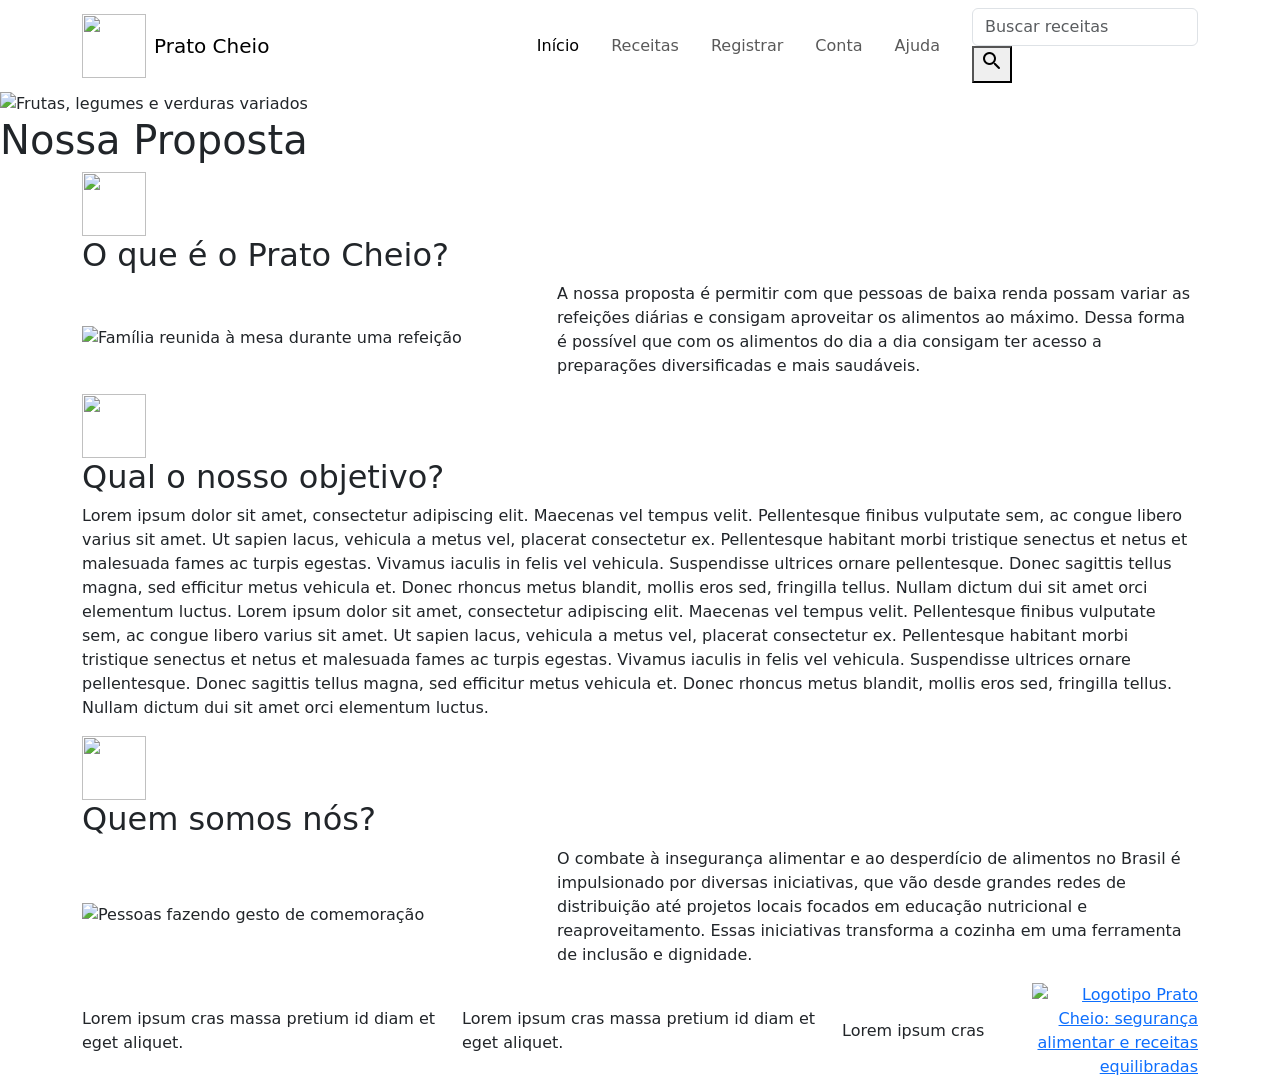
==== index.html @ 25a2b084 "Upload de arquivos da página de propostas" ====
<!DOCTYPE html>
<html>
    <head>
        <meta charset="UTF-8">
        <meta name="viewport" content="width=devicee-width, initial-scale=1">
        <title>Prato Cheio - Nossas Propostas</title>
        <link rel="icon" href="./images/v123_76" type="image/png">
        <!-- Bootstrap 5 -->
         <link href="https://cdn.jsdelivr.net/npm/bootstrap@5.3.3/dist/css/bootstrap.min.css" rel="stylesheet">
         <!-- Estilos do projeto -->
          <link href="https://fonts.googleapis.com/css?family=Mada&display=swap" rel="stylesheet">
          <link href="https://fonts.googleapis.com/css?family=Londrina+Solid&display=swap" rel="stylesheet">
          <link href="https://fonts.googleapis.com/css?family=Encode+Sans+Expanded&display=swap" rel="stylesheet">
          <link href="https://fonts.googleapis.com/css?family=Lilita+One&display=swap" rel="stylesheet">
          <link href="https://fonts.googleapis.com/css?family=Material+Icons+Round&display=swap" rel="stylesheet">
         <!-- Estilos do projeto (carregado depois do Bootstrap para poder ajustar as cores e fontes) -->
        <link href="./css/main.css" rel="stylesheet" />
    </head>
    <body>
        <!-- ====================== MENU =========================== -->
        <header>
    <nav class="navbar navbar-expand-xl pc-navbar">
      <div class="container">

        <a class="navbar-brand d-flex align-items-center gap-2" href="./index.html">
          <img src="./images/v123_76.png" alt="" width="64" height="64">
          <span class="pc-brand-text">Prato Cheio</span>
        </a>

        <button class="navbar-toggler" type="button" data-bs-toggle="collapse"
                data-bs-target="#menuPrincipal" aria-controls="menuPrincipal"
                aria-expanded="false" aria-label="Abrir menu">
          <span class="navbar-toggler-icon"></span>
        </button>

        <div class="collapse navbar-collapse" id="menuPrincipal">
          <ul class="navbar-nav ms-xl-auto me-xl-4 mb-3 mb-xl-0 gap-xl-3">
            <li class="nav-item">
              <a class="nav-link active" aria-current="page" href="../index.html">Início</a>
            </li>

            <!-- Receitas com submenu -->
            <li class="nav-item dropdown">
              <a class="nav-link" href="../tempo_preparo/tempo_de_preparo.html">Receitas</a>
            </li>

            <li class="nav-item"><a class="nav-link" href="registrar.html">Registrar</a></li>
            <li class="nav-item"><a class="nav-link" href="conta.html">Conta</a></li>
            <li class="nav-item"><a class="nav-link" href="ajuda.html">Ajuda</a></li>
          </ul>

          <!-- Busca: envia o termo para a tela de receitas (receitas.html?busca=...) -->
          <form class="pc-search" role="search" action="receitas.html" method="get">
            <input class="form-control" type="search" name="busca"
                   placeholder="Buscar receitas" aria-label="Buscar receitas">
            <button class="pc-search-btn" type="submit" aria-label="Buscar">
              <span class="material-icons-round" aria-hidden="true">search</span>
            </button>
          </form>
        </div>

      </div>
    </nav>
<main>

    <!-- ===================== BANNER ===================== -->
    <section class="pc-hero" aria-label="Banner">
      <img src="./images/v123_47.png" alt="Frutas, legumes e verduras variados" class="pc-hero-img">
      <h1 class="pc-hero-title">Nossa Proposta</h1>
    </section>

    <div class="container pc-sections">

      <!-- ===================== O QUE É O PRATO CHEIO? ===================== -->
      <section class="pc-section" aria-labelledby="titulo-proposta">
        <div class="pc-section-head">
          <img src="./images/v123_76.png" alt="" width="64" height="64">
          <h2 id="titulo-proposta">O que é o Prato Cheio?</h2>
        </div>

        <article class="pc-card">
          <div class="row g-4 align-items-center">
            <div class="col-md-5">
              <img src="./images/v123_76.png" alt="Família reunida à mesa durante uma refeição"
                   class="pc-card-img" loading="lazy">
            </div>
            <div class="col-md-7">
              <p class="pc-card-text">A nossa proposta é permitir com que pessoas de baixa renda possam variar as refeições diárias e consigam aproveitar os alimentos ao máximo. Dessa forma é possível que com os alimentos do dia a dia consigam ter acesso a preparações diversificadas e mais saudáveis.</p>
            </div>
          </div>
        </article>
      </section>

      <!-- ===================== Qual o nosso objetivo? ===================== -->
      <section class="pc-section" aria-labelledby="titulo-receitas">
        <div class="pc-section-head">
          <img src="./images/v123_83.png" alt="" width="64" height="64">
          <h2 id="titulo-receitas">Qual o nosso objetivo?</h2>
        </div>

        <article class="pc-card">
          <div class="row g-4 align-items-center">
            
            <div class="col-md-19">
              <p class="pc-card-text">Lorem ipsum dolor sit amet, consectetur adipiscing elit. Maecenas vel tempus velit. Pellentesque finibus vulputate sem, ac congue libero varius sit amet. Ut sapien lacus, vehicula a metus vel, placerat consectetur ex. Pellentesque habitant morbi tristique senectus et netus et malesuada fames ac turpis egestas. Vivamus iaculis in felis vel vehicula. Suspendisse ultrices ornare pellentesque. Donec sagittis tellus magna, sed efficitur metus vehicula et. Donec rhoncus metus blandit, mollis eros sed, fringilla tellus. Nullam dictum dui sit amet orci elementum luctus. Lorem ipsum dolor sit amet, consectetur adipiscing elit. Maecenas vel tempus velit. Pellentesque finibus vulputate sem, ac congue libero varius sit amet. Ut sapien lacus, vehicula a metus vel, placerat consectetur ex. Pellentesque habitant morbi tristique senectus et netus et malesuada fames ac turpis egestas. Vivamus iaculis in felis vel vehicula. Suspendisse ultrices ornare pellentesque. Donec sagittis tellus magna, sed efficitur metus vehicula et. Donec rhoncus metus blandit, mollis eros sed, fringilla tellus. Nullam dictum dui sit amet orci elementum luctus.</p>
             
            </div>
          </div>
        </article>
      </section>

      <!-- ===================== Quem somos nós? ===================== -->
      <section class="pc-section" aria-labelledby="titulo-social">
        <div class="pc-section-head">
          <img src="./images/v177_898.png" alt="" width="64" height="64">
          <h2 id="titulo-social">Quem somos nós?</h2>
        </div>

        <article class="pc-card">
          <div class="row g-4 align-items-center">
            <div class="col-md-5">
              <img src="./images/v184_2.png" alt="Pessoas fazendo gesto de comemoração"
                   class="pc-card-img" loading="lazy">
            </div>
            <div class="col-md-7">
              <p class="pc-card-text">O combate à insegurança alimentar e ao desperdício de alimentos no Brasil é impulsionado por diversas iniciativas, que vão desde grandes redes de distribuição até projetos locais focados em educação nutricional e reaproveitamento. Essas iniciativas transforma a cozinha em uma ferramenta de inclusão e dignidade.</p>
              
            </div>
          </div>
        </article>
      </section>

    </div>
  </main>

  <!-- ===================== RODAPÉ ===================== -->
  <footer class="pc-footer">
    <div class="container">
      <div class="row g-4 align-items-center">
        <div class="col-md-4">
          <p class="mb-0">Lorem ipsum cras massa pretium id diam et eget aliquet.</p>
        </div>
        <div class="col-md-4">
          <p class="mb-0">Lorem ipsum cras massa pretium id diam et eget aliquet.</p>
        </div>
        <div class="col-6 col-md-2">
          <p class="mb-0">Lorem ipsum cras</p>
        </div>
        <div class="col-6 col-md-2 text-end">
          <a href="../index.html" aria-label="Prato Cheio - voltar ao início">
            <img src="./images/v123_65.png" alt="Logotipo Prato Cheio: segurança alimentar e receitas equilibradas"
                 class="pc-footer-logo" loading="lazy">
          </a>
        </div>
      </div>
    </div>
  </footer>

  <script src="https://cdn.jsdelivr.net/npm/bootstrap@5.3.3/dist/js/bootstrap.bundle.min.js"></script>
</body>
</html>
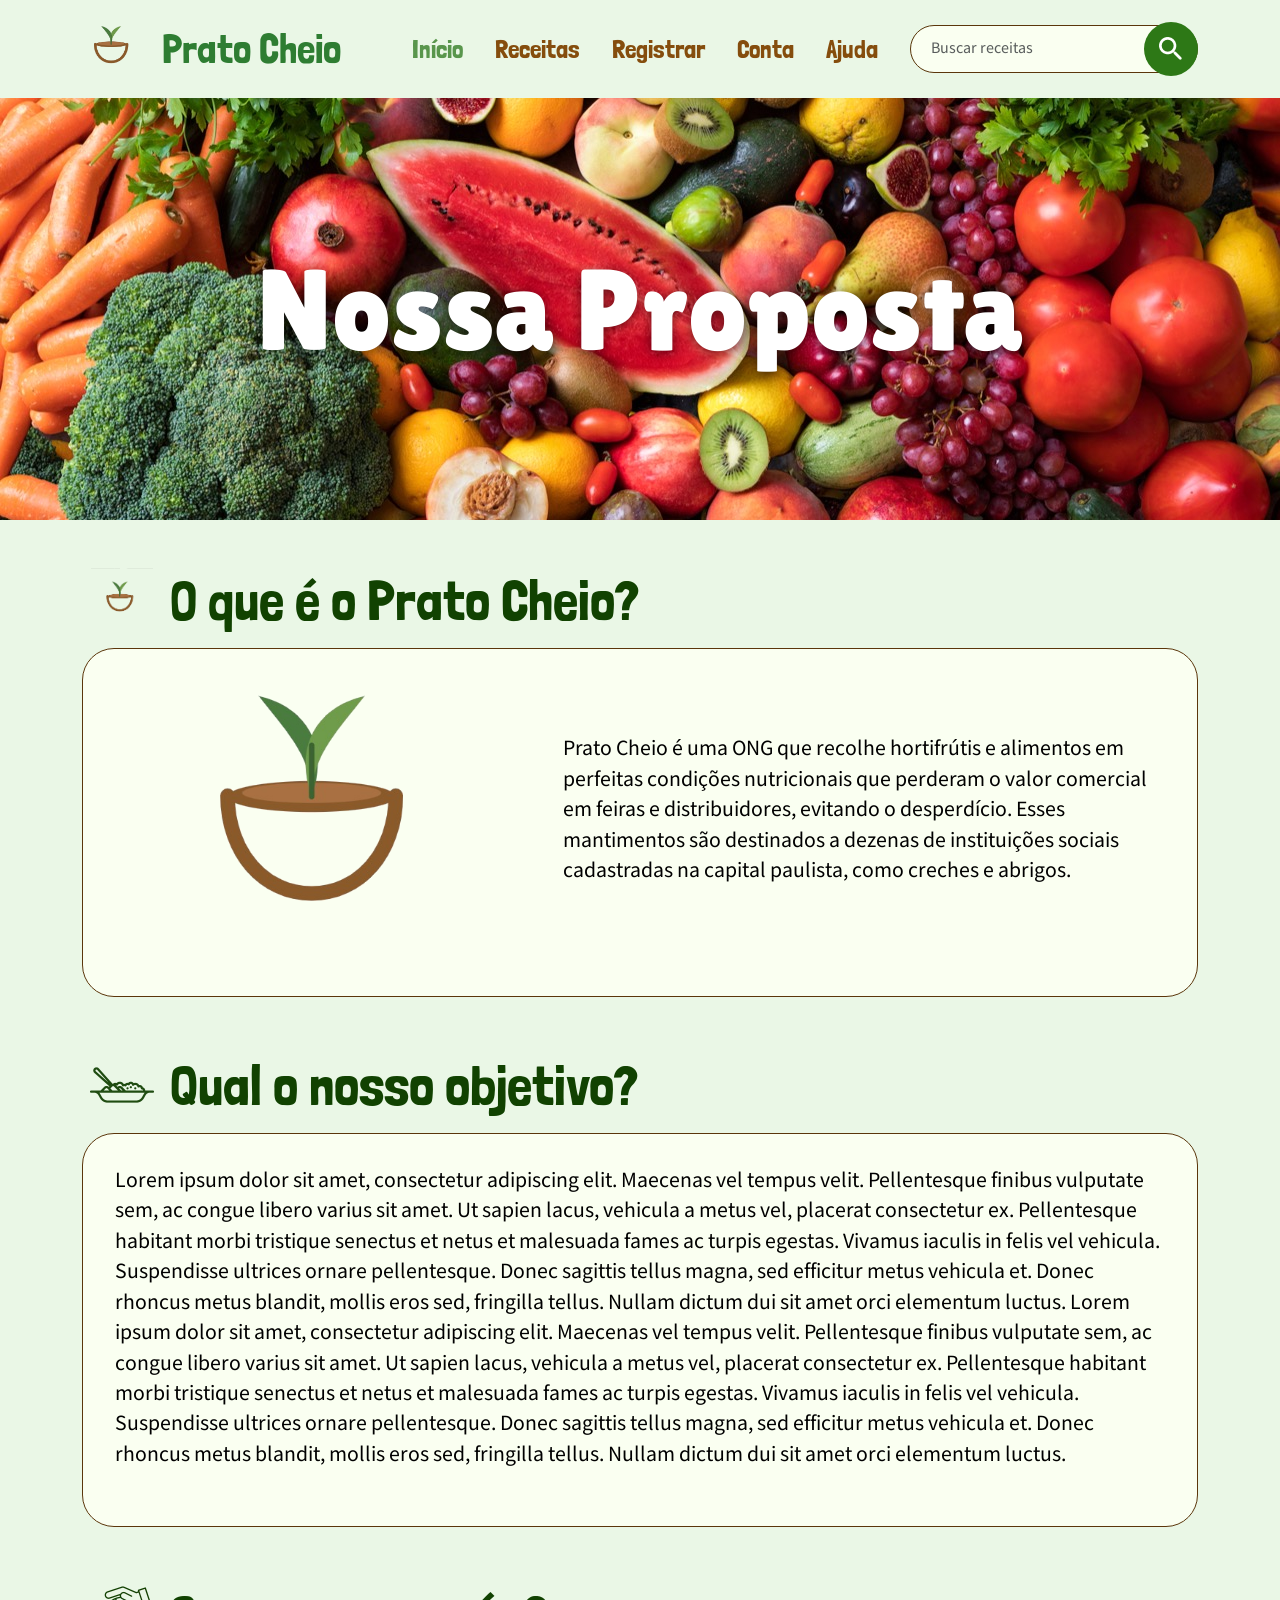
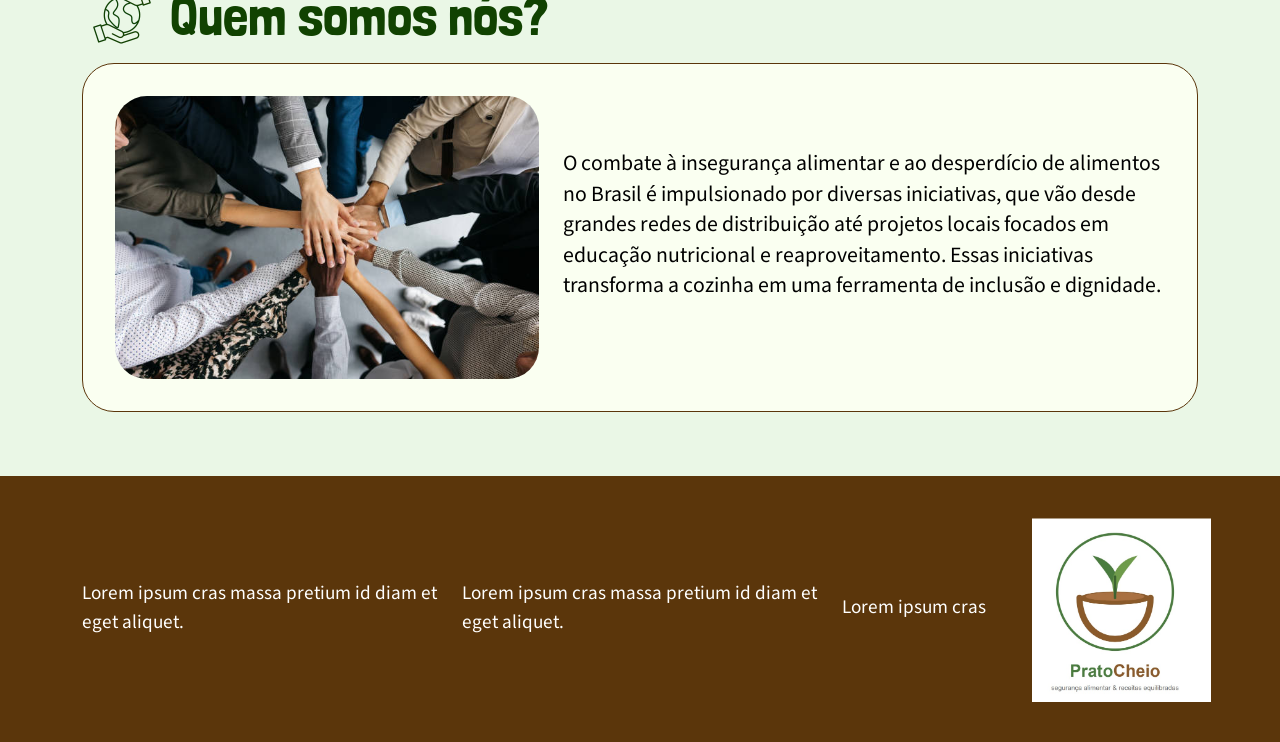
==== commit d07a08c9: "Update description in index.html for Prato Cheio" ====
--- a/index.html
+++ b/index.html
@@ -85,7 +85,7 @@
                    class="pc-card-img" loading="lazy">
             </div>
             <div class="col-md-7">
-              <p class="pc-card-text">A nossa proposta é permitir com que pessoas de baixa renda possam variar as refeições diárias e consigam aproveitar os alimentos ao máximo. Dessa forma é possível que com os alimentos do dia a dia consigam ter acesso a preparações diversificadas e mais saudáveis.</p>
+              <p class="pc-card-text">Prato Cheio é uma ONG que recolhe hortifrútis e alimentos em perfeitas condições nutricionais que perderam o valor comercial em feiras e distribuidores, evitando o desperdício. Esses mantimentos são destinados a dezenas de instituições sociais cadastradas na capital paulista, como creches e abrigos.</p>
             </div>
           </div>
         </article>
@@ -159,4 +159,4 @@
   <script src="https://cdn.jsdelivr.net/npm/bootstrap@5.3.3/dist/js/bootstrap.bundle.min.js"></script>
 </body>
 </html>
-         +         
--- a/css/main.css
+++ b/css/main.css
@@ -0,0 +1,303 @@
+/* =====================================================
+   Prato Cheio - Início
+   O posicionamento é feito pelo Bootstrap (grid, navbar, dropdown).
+   Este arquivo define só as cores, fontes e o acabamento visual.
+   ===================================================== */
+
+:root {
+  --pc-fundo: #EAF7E6;        /* fundo da página */
+  --pc-card-bg: #FAFFF1;      /* fundo dos cards */
+  --pc-marrom: #5B360B;       /* bordas dos cards e rodapé */
+  --pc-marrom-menu: #854D0D;  /* links do menu */
+  --pc-verde-menu: #59964C;   /* link ativo do menu */
+  --pc-verde-marca: #2E7D32;  /* nome da marca */
+  --pc-verde-titulo: #114201; /* títulos das seções */
+  --pc-verde-botao: #3E6F34;  /* botões */
+  --pc-verde-busca: #2D7816;  /* botão da busca */
+
+  --pc-raio: 2rem;
+
+  --bs-body-font-family: Mada, system-ui, sans-serif;
+  --bs-body-bg: var(--pc-fundo);
+}
+
+body {
+  background-color: var(--pc-fundo);
+  font-family: Mada, system-ui, sans-serif;
+  font-size: 1rem;
+}
+
+/* ---------- ícones (Material Icons Round) ---------- */
+.material-icons-round {
+  font-family: "Material Icons Round";
+  font-weight: normal;
+  font-style: normal;
+  font-size: 1.5rem;
+  line-height: 1;
+  letter-spacing: normal;
+  text-transform: none;
+  display: inline-block;
+  white-space: nowrap;
+  word-wrap: normal;
+  direction: ltr;
+  font-feature-settings: "liga";
+  -webkit-font-smoothing: antialiased;
+  vertical-align: middle;
+}
+
+/* =====================================================
+   MENU
+   ===================================================== */
+.pc-navbar {
+  padding-top: 1rem;
+  padding-bottom: 1rem;
+}
+
+/* O arquivo do logo tem 1px escuro na primeira linha (resíduo da exportação):
+   o clip-path recorta essa linha. O ícone tem margem em volta, então é
+   exibido maior e com margem negativa para não aumentar a altura do menu. */
+.navbar-brand img {
+  width: 5rem;
+  height: 5rem;
+  margin: -0.75rem 0 -0.75rem -0.5rem;
+  clip-path: inset(1.5% 0 0 0);
+}
+
+.pc-brand-text {
+  font-family: "Londrina Solid", sans-serif;
+  font-size: clamp(2rem, 3.2vw, 3rem);
+  line-height: 1;
+  color: var(--pc-verde-marca);
+}
+
+.pc-navbar .nav-link {
+  font-family: "Londrina Solid", sans-serif;
+  font-size: clamp(1.4rem, 2vw, 2rem);
+  color: var(--pc-marrom-menu);
+}
+
+.pc-navbar .nav-link:hover,
+.pc-navbar .nav-link:focus,
+.pc-navbar .nav-link.active,
+.pc-navbar .nav-link.show {
+  color: var(--pc-verde-menu);
+}
+
+
+.pc-navbar .navbar-toggler {
+  border-color: var(--pc-marrom);
+}
+
+.pc-navbar .navbar-toggler:focus {
+  box-shadow: 0 0 0 0.2rem rgba(62, 111, 52, 0.35);
+}
+
+/* ---------- submenu de Receitas ---------- */
+.pc-dropdown {
+  background-color: var(--pc-card-bg);
+  border: 1px solid var(--pc-marrom);
+  border-radius: 1rem;
+  padding: 0.5rem;
+  --bs-dropdown-link-hover-bg: #E3F1DD;
+  --bs-dropdown-link-active-bg: var(--pc-verde-botao);
+}
+
+.pc-dropdown .dropdown-item {
+  font-family: "Londrina Solid", sans-serif;
+  font-size: 1.5rem;
+  color: var(--pc-marrom-menu);
+  border-radius: 0.6rem;
+  padding: 0.35rem 1rem;
+}
+
+.pc-dropdown .dropdown-item:hover,
+.pc-dropdown .dropdown-item:focus {
+  color: var(--pc-verde-marca);
+}
+
+/* ---------- busca ---------- */
+.pc-search {
+  position: relative;
+  display: flex;
+  align-items: center;
+  width: 100%;
+}
+
+@media (min-width: 1200px) {
+  .pc-search {
+    width: 18rem;
+  }
+}
+
+.pc-search .form-control {
+  background-color: var(--pc-card-bg);
+  border: 1px solid var(--pc-marrom);
+  border-radius: 50rem;
+  height: 3rem;
+  padding-left: 1.25rem;
+  padding-right: 3.5rem;
+}
+
+.pc-search .form-control:focus {
+  border-color: var(--pc-verde-busca);
+  box-shadow: 0 0 0 0.2rem rgba(45, 120, 22, 0.25);
+}
+
+.pc-search-btn {
+  position: absolute;
+  right: 0;
+  width: 3.4rem;
+  height: 3.4rem;
+  border: 0;
+  border-radius: 50%;
+  background-color: var(--pc-verde-busca);
+  color: #fff;
+  display: flex;
+  align-items: center;
+  justify-content: center;
+  overflow: hidden; /* se a fonte de ícones não carregar, o texto não vaza do círculo */
+}
+
+.pc-search-btn:hover {
+  background-color: #1F5A0F;
+}
+
+.pc-search-btn:focus-visible {
+  outline: 3px solid var(--pc-verde-marca);
+  outline-offset: 2px;
+}
+
+.pc-search-btn .material-icons-round {
+  font-size: 2rem;
+}
+
+/* =====================================================
+   BANNER
+   ===================================================== */
+.pc-hero {
+  position: relative;
+  height: clamp(220px, 33vw, 478px);
+  overflow: hidden;
+  display: flex;
+  align-items: center;
+  justify-content: center;
+}
+
+.pc-hero-img {
+  position: absolute;
+  inset: 0;
+  width: 100%;
+  height: 100%;
+  object-fit: cover;
+}
+
+.pc-hero-title {
+  position: relative;
+  margin: 0;
+  padding: 0 1rem;
+  text-align: center;
+  font-family: "Lilita One", sans-serif;
+  font-weight: normal;
+  font-size: clamp(2.8rem, 9vw, 8rem);
+  line-height: 1;
+  color: #fff;
+  text-shadow: 0 2px 12px rgba(0, 0, 0, 0.55);
+}
+
+/* =====================================================
+   SEÇÕES / CARDS
+   ===================================================== */
+.pc-sections {
+  padding-top: 3rem;
+  padding-bottom: 4rem;
+}
+
+.pc-section + .pc-section {
+  margin-top: 3.5rem;
+}
+
+.pc-section-head {
+  display: flex;
+  align-items: center;
+  gap: 1rem;
+  margin-bottom: 1rem;
+  padding-left: 0.5rem;
+}
+
+.pc-section-head img {
+  width: 4rem;
+  height: 4rem;
+  object-fit: contain;
+}
+
+.pc-section-head h2 {
+  margin: 0;
+  font-family: "Londrina Solid", sans-serif;
+  font-weight: normal;
+  font-size: clamp(2.2rem, 4.4vw, 4rem);
+  line-height: 1;
+  color: var(--pc-verde-titulo);
+}
+
+.pc-card {
+  background-color: var(--pc-card-bg);
+  border: 1px solid var(--pc-marrom);
+  border-radius: var(--pc-raio);
+  padding: clamp(1rem, 2.5vw, 2rem);
+}
+
+.pc-card-img {
+  display: block;
+  width: 100%;
+  height: auto;
+  aspect-ratio: 3 / 2;
+  object-fit: cover;
+  border-radius: var(--pc-raio);
+}
+
+.pc-card-text {
+  font-size: clamp(1.05rem, 1.7vw, 1.6rem);
+  line-height: 1.4;
+  color: #000;
+  margin-bottom: 1.5rem;
+}
+
+/* ---------- botão ---------- */
+.pc-btn {
+  display: inline-flex;
+  align-items: center;
+  gap: 0.75rem;
+  background-color: var(--pc-verde-botao);
+  color: #fff;
+  font-family: "Encode Sans Expanded", sans-serif;
+  font-size: clamp(1rem, 1.6vw, 1.5rem);
+  border: 0;
+  border-radius: 50rem;
+  padding: 0.7rem 1.75rem;
+}
+
+.pc-btn:hover,
+.pc-btn:focus {
+  background-color: #2D5226;
+  color: #fff;
+}
+
+.pc-btn:focus-visible {
+  box-shadow: 0 0 0 0.25rem rgba(62, 111, 52, 0.4);
+}
+
+/* =====================================================
+   RODAPÉ
+   ===================================================== */
+.pc-footer {
+  background-color: var(--pc-marrom);
+  color: #fff;
+  padding: 2.5rem 0;
+  font-size: clamp(1rem, 1.5vw, 1.4rem);
+}
+
+.pc-footer-logo {
+  width: clamp(110px, 14vw, 180px);
+  height: auto;
+  clip-path: inset(1.5% 0 0 0); /* mesma linha escura do arquivo original */
+}
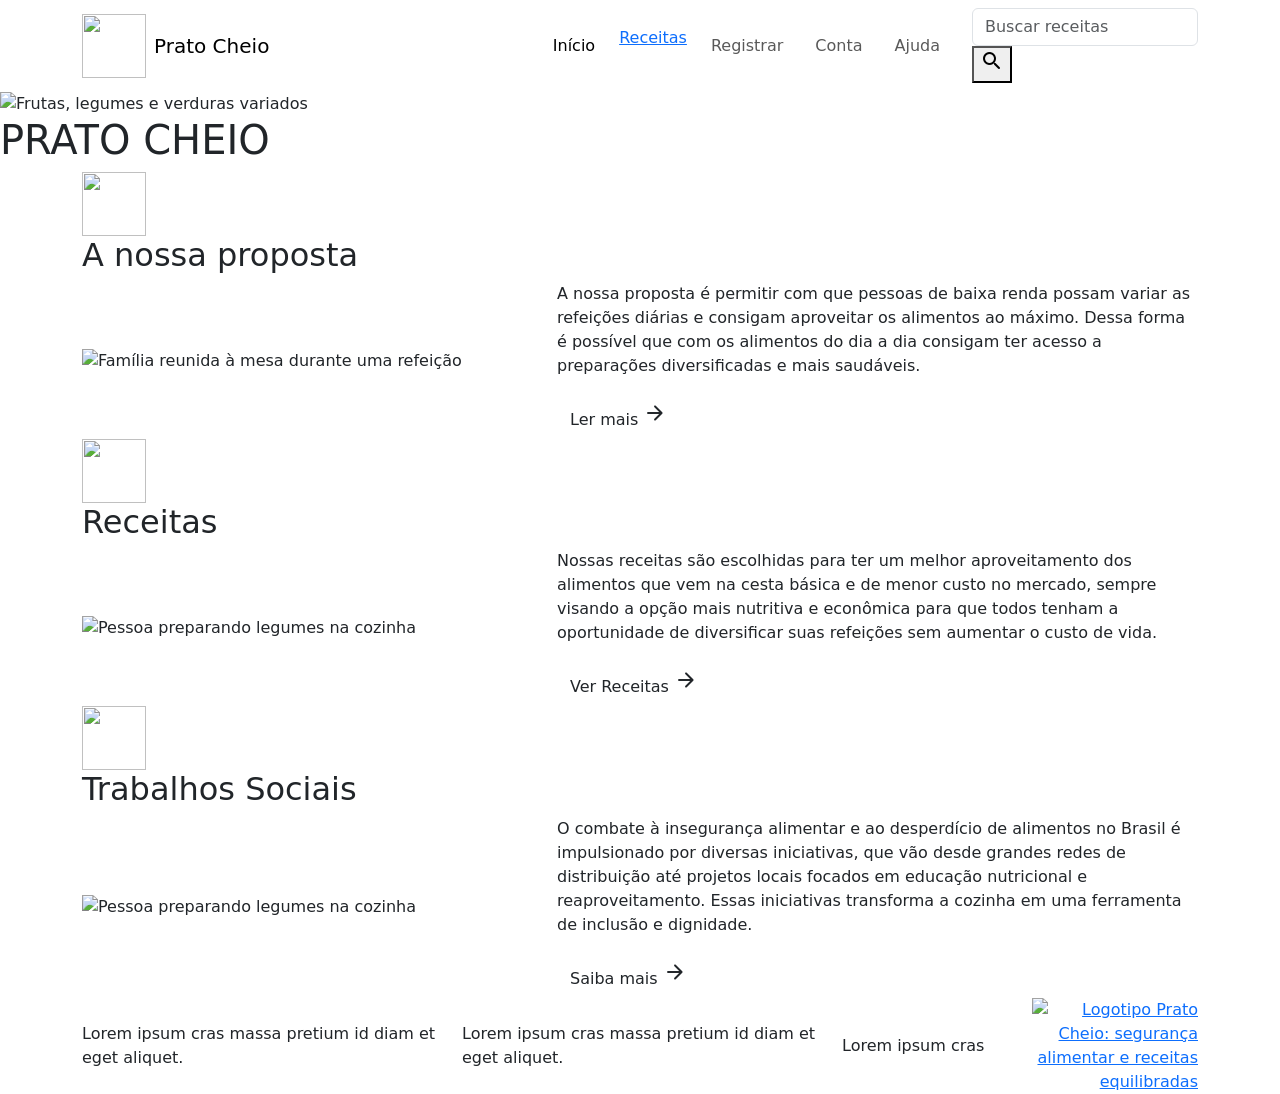
==== commit 552b49b4: "Add files via upload" ====
--- a/index.html
+++ b/index.html
@@ -1,29 +1,33 @@
 <!DOCTYPE html>
-<html>
-    <head>
-        <meta charset="UTF-8">
-        <meta name="viewport" content="width=devicee-width, initial-scale=1">
-        <title>Prato Cheio - Nossas Propostas</title>
-        <link rel="icon" href="./images/v123_76" type="image/png">
-        <!-- Bootstrap 5 -->
-         <link href="https://cdn.jsdelivr.net/npm/bootstrap@5.3.3/dist/css/bootstrap.min.css" rel="stylesheet">
-         <!-- Estilos do projeto -->
-          <link href="https://fonts.googleapis.com/css?family=Mada&display=swap" rel="stylesheet">
-          <link href="https://fonts.googleapis.com/css?family=Londrina+Solid&display=swap" rel="stylesheet">
-          <link href="https://fonts.googleapis.com/css?family=Encode+Sans+Expanded&display=swap" rel="stylesheet">
-          <link href="https://fonts.googleapis.com/css?family=Lilita+One&display=swap" rel="stylesheet">
-          <link href="https://fonts.googleapis.com/css?family=Material+Icons+Round&display=swap" rel="stylesheet">
-         <!-- Estilos do projeto (carregado depois do Bootstrap para poder ajustar as cores e fontes) -->
-        <link href="./css/main.css" rel="stylesheet" />
-    </head>
-    <body>
-        <!-- ====================== MENU =========================== -->
-        <header>
+<html lang="pt-BR">
+<head>
+  <meta charset="UTF-8">
+  <meta name="viewport" content="width=device-width, initial-scale=1">
+  <title>Prato Cheio - Início</title>
+  <link rel="icon" href="./Inicio/images/v123_76.png" type="image/png">
+
+  <!-- Bootstrap 5 -->
+  <link href="https://cdn.jsdelivr.net/npm/bootstrap@5.3.3/dist/css/bootstrap.min.css" rel="stylesheet">
+
+  <!-- Fontes do projeto -->
+  <link href="https://fonts.googleapis.com/css?family=Mada&display=swap" rel="stylesheet">
+  <link href="https://fonts.googleapis.com/css?family=Londrina+Solid&display=swap" rel="stylesheet">
+  <link href="https://fonts.googleapis.com/css?family=Encode+Sans+Expanded&display=swap" rel="stylesheet">
+  <link href="https://fonts.googleapis.com/css?family=Lilita+One&display=swap" rel="stylesheet">
+  <link href="https://fonts.googleapis.com/css?family=Material+Icons+Round&display=swap" rel="stylesheet">
+
+  <!-- Estilos do projeto (carregado depois do Bootstrap para poder ajustar as cores e fontes) -->
+  <link href="./Inicio/css/main.css" rel="stylesheet">
+</head>
+<body>
+
+  <!-- ===================== MENU ===================== -->
+  <header>
     <nav class="navbar navbar-expand-xl pc-navbar">
       <div class="container">
 
-        <a class="navbar-brand d-flex align-items-center gap-2" href="./index.html">
-          <img src="./images/v123_76.png" alt="" width="64" height="64">
+        <a class="navbar-brand d-flex align-items-center gap-2" href="../index.html">
+          <img src="./Inicio/images/v123_76.png" alt="" width="64" height="64">
           <span class="pc-brand-text">Prato Cheio</span>
         </a>
 
@@ -41,7 +45,7 @@
 
             <!-- Receitas com submenu -->
             <li class="nav-item dropdown">
-              <a class="nav-link" href="../tempo_preparo/tempo_de_preparo.html">Receitas</a>
+              <a href="../tempo_preparo/tempo_de_preparo.html">Receitas</a>
             </li>
 
             <li class="nav-item"><a class="nav-link" href="registrar.html">Registrar</a></li>
@@ -61,70 +65,82 @@
 
       </div>
     </nav>
-<main>
+  </header>
+
+  <main>
 
     <!-- ===================== BANNER ===================== -->
     <section class="pc-hero" aria-label="Banner">
-      <img src="./images/v123_47.png" alt="Frutas, legumes e verduras variados" class="pc-hero-img">
-      <h1 class="pc-hero-title">Nossa Proposta</h1>
+      <img src="./Inicio/images/v123_47.png" alt="Frutas, legumes e verduras variados" class="pc-hero-img">
+      <h1 class="pc-hero-title">PRATO CHEIO</h1>
     </section>
 
     <div class="container pc-sections">
 
-      <!-- ===================== O QUE É O PRATO CHEIO? ===================== -->
+      <!-- ===================== A NOSSA PROPOSTA ===================== -->
       <section class="pc-section" aria-labelledby="titulo-proposta">
         <div class="pc-section-head">
-          <img src="./images/v123_76.png" alt="" width="64" height="64">
-          <h2 id="titulo-proposta">O que é o Prato Cheio?</h2>
+          <img src="./Inicio/images/v123_84.png" alt="" width="64" height="64">
+          <h2 id="titulo-proposta">A nossa proposta</h2>
         </div>
 
         <article class="pc-card">
           <div class="row g-4 align-items-center">
             <div class="col-md-5">
-              <img src="./images/v123_76.png" alt="Família reunida à mesa durante uma refeição"
+              <img src="./Inicio/images/v123_48.png" alt="Família reunida à mesa durante uma refeição"
                    class="pc-card-img" loading="lazy">
             </div>
             <div class="col-md-7">
-              <p class="pc-card-text">Prato Cheio é uma ONG que recolhe hortifrútis e alimentos em perfeitas condições nutricionais que perderam o valor comercial em feiras e distribuidores, evitando o desperdício. Esses mantimentos são destinados a dezenas de instituições sociais cadastradas na capital paulista, como creches e abrigos.</p>
+              <p class="pc-card-text">A nossa proposta é permitir com que pessoas de baixa renda possam variar as refeições diárias e consigam aproveitar os alimentos ao máximo. Dessa forma é possível que com os alimentos do dia a dia consigam ter acesso a preparações diversificadas e mais saudáveis.</p>
+              <a href="proposta.html" class="btn pc-btn">
+                Ler mais <span class="material-icons-round" aria-hidden="true">arrow_forward</span>
+              </a>
             </div>
           </div>
         </article>
       </section>
 
-      <!-- ===================== Qual o nosso objetivo? ===================== -->
+      <!-- ===================== RECEITAS ===================== -->
       <section class="pc-section" aria-labelledby="titulo-receitas">
         <div class="pc-section-head">
-          <img src="./images/v123_83.png" alt="" width="64" height="64">
-          <h2 id="titulo-receitas">Qual o nosso objetivo?</h2>
+          <img src="./Inicio/images/v123_83.png" alt="" width="64" height="64">
+          <h2 id="titulo-receitas">Receitas</h2>
         </div>
 
         <article class="pc-card">
           <div class="row g-4 align-items-center">
-            
-            <div class="col-md-19">
-              <p class="pc-card-text">Lorem ipsum dolor sit amet, consectetur adipiscing elit. Maecenas vel tempus velit. Pellentesque finibus vulputate sem, ac congue libero varius sit amet. Ut sapien lacus, vehicula a metus vel, placerat consectetur ex. Pellentesque habitant morbi tristique senectus et netus et malesuada fames ac turpis egestas. Vivamus iaculis in felis vel vehicula. Suspendisse ultrices ornare pellentesque. Donec sagittis tellus magna, sed efficitur metus vehicula et. Donec rhoncus metus blandit, mollis eros sed, fringilla tellus. Nullam dictum dui sit amet orci elementum luctus. Lorem ipsum dolor sit amet, consectetur adipiscing elit. Maecenas vel tempus velit. Pellentesque finibus vulputate sem, ac congue libero varius sit amet. Ut sapien lacus, vehicula a metus vel, placerat consectetur ex. Pellentesque habitant morbi tristique senectus et netus et malesuada fames ac turpis egestas. Vivamus iaculis in felis vel vehicula. Suspendisse ultrices ornare pellentesque. Donec sagittis tellus magna, sed efficitur metus vehicula et. Donec rhoncus metus blandit, mollis eros sed, fringilla tellus. Nullam dictum dui sit amet orci elementum luctus.</p>
-             
+            <div class="col-md-5">
+              <img src="./Inicio/images/v123_52.png" alt="Pessoa preparando legumes na cozinha"
+                   class="pc-card-img" loading="lazy">
+            </div>
+            <div class="col-md-7">
+              <p class="pc-card-text">Nossas receitas são escolhidas para ter um melhor aproveitamento dos alimentos que vem na cesta básica e de menor custo no mercado, sempre visando a opção mais nutritiva e econômica para que todos tenham a oportunidade de diversificar suas refeições sem aumentar o custo de vida.</p>
+              <a href="receitas.html" class="btn pc-btn">
+                Ver Receitas <span class="material-icons-round" aria-hidden="true">arrow_forward</span>
+              </a>
             </div>
           </div>
         </article>
       </section>
 
-      <!-- ===================== Quem somos nós? ===================== -->
+      <!-- ===================== TRABALHOS SOCIAIS ===================== -->
       <section class="pc-section" aria-labelledby="titulo-social">
         <div class="pc-section-head">
-          <img src="./images/v177_898.png" alt="" width="64" height="64">
-          <h2 id="titulo-social">Quem somos nós?</h2>
+          <img src="./Inicio/images/v177_898.png" alt="" width="64" height="64">
+          <h2 id="titulo-social">Trabalhos Sociais</h2>
         </div>
 
         <article class="pc-card">
           <div class="row g-4 align-items-center">
             <div class="col-md-5">
-              <img src="./images/v184_2.png" alt="Pessoas fazendo gesto de comemoração"
+              <img src="./Inicio/images/v174_888.png" alt="Pessoa preparando legumes na cozinha"
                    class="pc-card-img" loading="lazy">
             </div>
             <div class="col-md-7">
               <p class="pc-card-text">O combate à insegurança alimentar e ao desperdício de alimentos no Brasil é impulsionado por diversas iniciativas, que vão desde grandes redes de distribuição até projetos locais focados em educação nutricional e reaproveitamento. Essas iniciativas transforma a cozinha em uma ferramenta de inclusão e dignidade.</p>
-              
+              <a href="trabalhos-sociais.html" class="btn pc-btn">
+                Saiba mais <span class="material-icons-round" aria-hidden="true">arrow_forward</span>
+              </a>
             </div>
           </div>
         </article>
@@ -148,7 +164,7 @@
         </div>
         <div class="col-6 col-md-2 text-end">
           <a href="../index.html" aria-label="Prato Cheio - voltar ao início">
-            <img src="./images/v123_65.png" alt="Logotipo Prato Cheio: segurança alimentar e receitas equilibradas"
+            <img src="./Inicio/images/v123_65.png" alt="Logotipo Prato Cheio: segurança alimentar e receitas equilibradas"
                  class="pc-footer-logo" loading="lazy">
           </a>
         </div>
@@ -159,4 +175,3 @@
   <script src="https://cdn.jsdelivr.net/npm/bootstrap@5.3.3/dist/js/bootstrap.bundle.min.js"></script>
 </body>
 </html>
-         
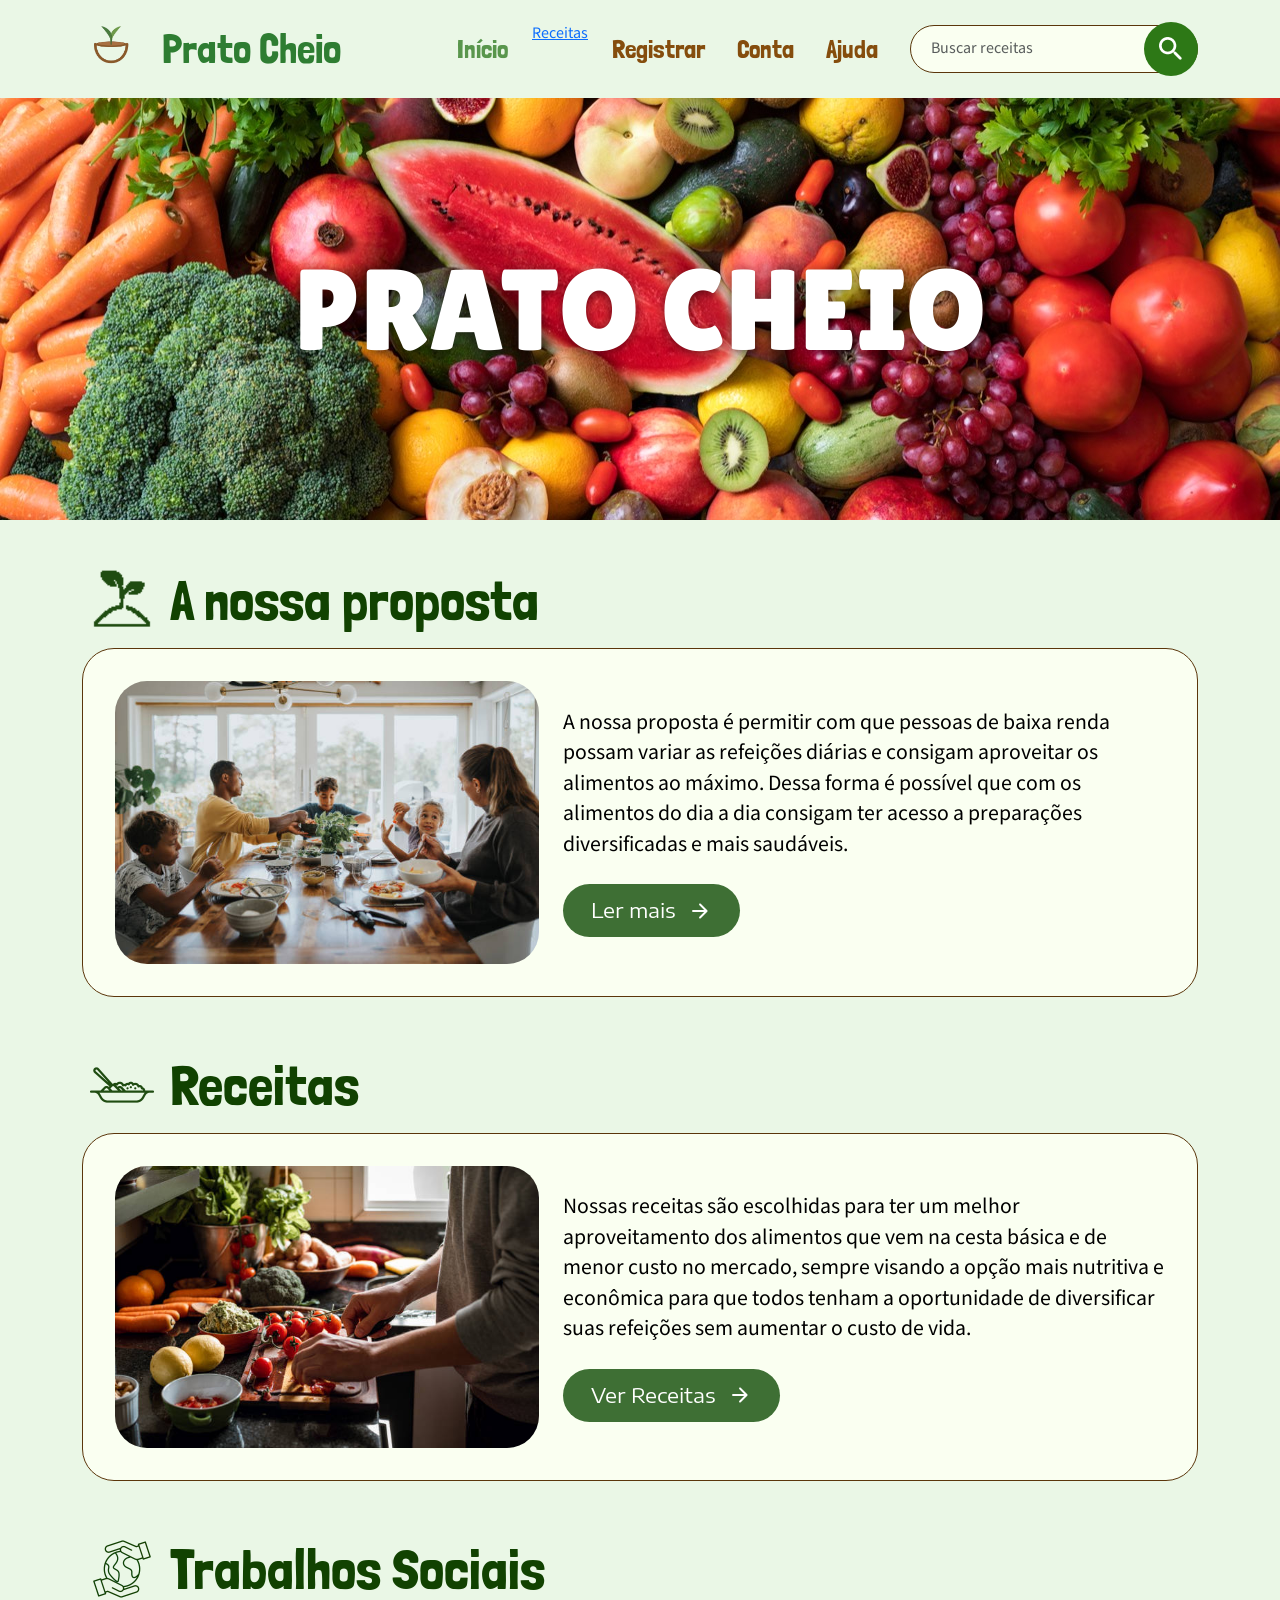
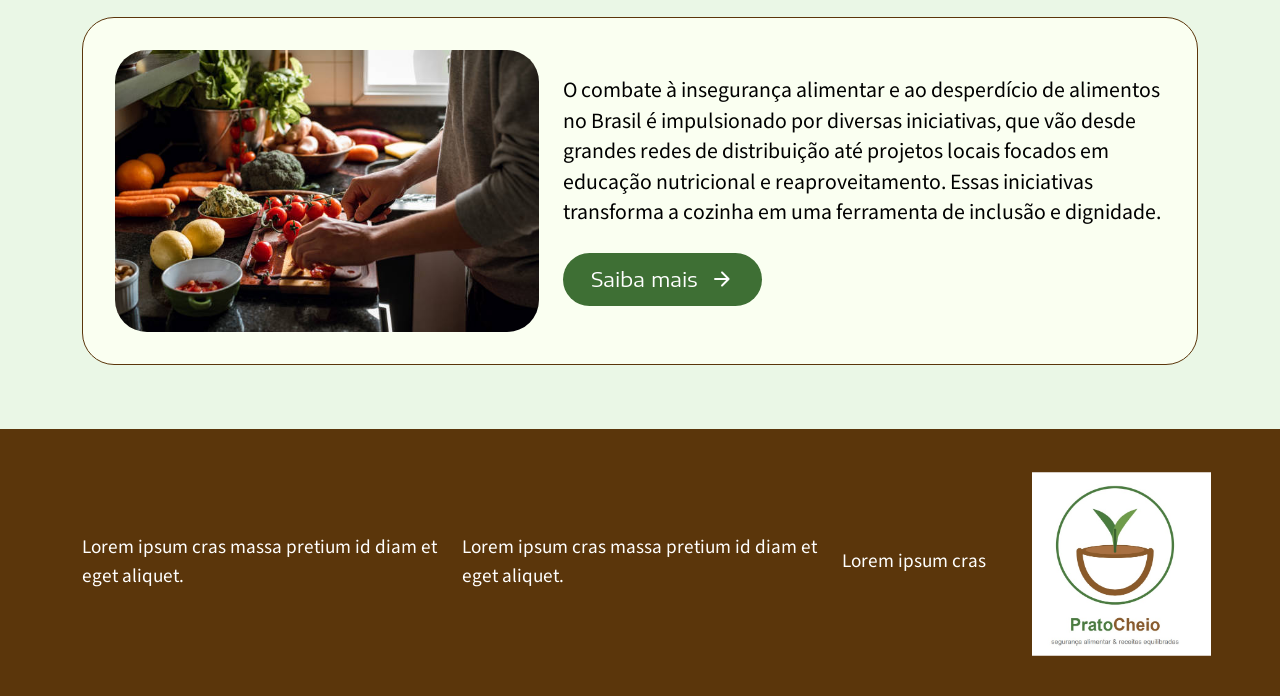
==== commit 35a62eef: "Update image paths in index.html" ====
--- a/index.html
+++ b/index.html
@@ -17,7 +17,7 @@
   <link href="https://fonts.googleapis.com/css?family=Material+Icons+Round&display=swap" rel="stylesheet">
 
   <!-- Estilos do projeto (carregado depois do Bootstrap para poder ajustar as cores e fontes) -->
-  <link href="./Inicio/css/main.css" rel="stylesheet">
+  <link href="./css/main.css" rel="stylesheet">
 </head>
 <body>
 
@@ -27,7 +27,7 @@
       <div class="container">
 
         <a class="navbar-brand d-flex align-items-center gap-2" href="../index.html">
-          <img src="./Inicio/images/v123_76.png" alt="" width="64" height="64">
+          <img src="./images/v123_76.png" alt="" width="64" height="64">
           <span class="pc-brand-text">Prato Cheio</span>
         </a>
 
@@ -71,7 +71,7 @@
 
     <!-- ===================== BANNER ===================== -->
     <section class="pc-hero" aria-label="Banner">
-      <img src="./Inicio/images/v123_47.png" alt="Frutas, legumes e verduras variados" class="pc-hero-img">
+      <img src="./images/v123_47.png" alt="Frutas, legumes e verduras variados" class="pc-hero-img">
       <h1 class="pc-hero-title">PRATO CHEIO</h1>
     </section>
 
@@ -80,14 +80,14 @@
       <!-- ===================== A NOSSA PROPOSTA ===================== -->
       <section class="pc-section" aria-labelledby="titulo-proposta">
         <div class="pc-section-head">
-          <img src="./Inicio/images/v123_84.png" alt="" width="64" height="64">
+          <img src="./images/v123_84.png" alt="" width="64" height="64">
           <h2 id="titulo-proposta">A nossa proposta</h2>
         </div>
 
         <article class="pc-card">
           <div class="row g-4 align-items-center">
             <div class="col-md-5">
-              <img src="./Inicio/images/v123_48.png" alt="Família reunida à mesa durante uma refeição"
+              <img src="./images/v123_48.png" alt="Família reunida à mesa durante uma refeição"
                    class="pc-card-img" loading="lazy">
             </div>
             <div class="col-md-7">
@@ -103,14 +103,14 @@
       <!-- ===================== RECEITAS ===================== -->
       <section class="pc-section" aria-labelledby="titulo-receitas">
         <div class="pc-section-head">
-          <img src="./Inicio/images/v123_83.png" alt="" width="64" height="64">
+          <img src="./images/v123_83.png" alt="" width="64" height="64">
           <h2 id="titulo-receitas">Receitas</h2>
         </div>
 
         <article class="pc-card">
           <div class="row g-4 align-items-center">
             <div class="col-md-5">
-              <img src="./Inicio/images/v123_52.png" alt="Pessoa preparando legumes na cozinha"
+              <img src="./images/v123_52.png" alt="Pessoa preparando legumes na cozinha"
                    class="pc-card-img" loading="lazy">
             </div>
             <div class="col-md-7">
@@ -126,14 +126,14 @@
       <!-- ===================== TRABALHOS SOCIAIS ===================== -->
       <section class="pc-section" aria-labelledby="titulo-social">
         <div class="pc-section-head">
-          <img src="./Inicio/images/v177_898.png" alt="" width="64" height="64">
+          <img src="./images/v177_898.png" alt="" width="64" height="64">
           <h2 id="titulo-social">Trabalhos Sociais</h2>
         </div>
 
         <article class="pc-card">
           <div class="row g-4 align-items-center">
             <div class="col-md-5">
-              <img src="./Inicio/images/v174_888.png" alt="Pessoa preparando legumes na cozinha"
+              <img src="./images/v174_888.png" alt="Pessoa preparando legumes na cozinha"
                    class="pc-card-img" loading="lazy">
             </div>
             <div class="col-md-7">
@@ -164,7 +164,7 @@
         </div>
         <div class="col-6 col-md-2 text-end">
           <a href="../index.html" aria-label="Prato Cheio - voltar ao início">
-            <img src="./Inicio/images/v123_65.png" alt="Logotipo Prato Cheio: segurança alimentar e receitas equilibradas"
+            <img src="./images/v123_65.png" alt="Logotipo Prato Cheio: segurança alimentar e receitas equilibradas"
                  class="pc-footer-logo" loading="lazy">
           </a>
         </div>
--- a/css/main.css
+++ b/css/main.css
@@ -0,0 +1,302 @@
+/* =====================================================
+   Prato Cheio - Início
+   O posicionamento é feito pelo Bootstrap (grid, navbar, dropdown).
+   Este arquivo define só as cores, fontes e o acabamento visual.
+   ===================================================== */
+
+:root {
+  --pc-fundo: #EAF7E6;        /* fundo da página */
+  --pc-card-bg: #FAFFF1;      /* fundo dos cards */
+  --pc-marrom: #5B360B;       /* bordas dos cards e rodapé */
+  --pc-marrom-menu: #854D0D;  /* links do menu */
+  --pc-verde-menu: #59964C;   /* link ativo do menu */
+  --pc-verde-marca: #2E7D32;  /* nome da marca */
+  --pc-verde-titulo: #114201; /* títulos das seções */
+  --pc-verde-botao: #3E6F34;  /* botões */
+  --pc-verde-busca: #2D7816;  /* botão da busca */
+
+  --pc-raio: 2rem;
+
+  --bs-body-font-family: Mada, system-ui, sans-serif;
+  --bs-body-bg: var(--pc-fundo);
+}
+
+body {
+  background-color: var(--pc-fundo);
+  font-family: Mada, system-ui, sans-serif;
+  font-size: 1rem;
+}
+
+/* ---------- ícones (Material Icons Round) ---------- */
+.material-icons-round {
+  font-family: "Material Icons Round";
+  font-weight: normal;
+  font-style: normal;
+  font-size: 1.5rem;
+  line-height: 1;
+  letter-spacing: normal;
+  text-transform: none;
+  display: inline-block;
+  white-space: nowrap;
+  word-wrap: normal;
+  direction: ltr;
+  font-feature-settings: "liga";
+  -webkit-font-smoothing: antialiased;
+  vertical-align: middle;
+}
+
+/* =====================================================
+   MENU
+   ===================================================== */
+.pc-navbar {
+  padding-top: 1rem;
+  padding-bottom: 1rem;
+}
+
+/* O arquivo do logo tem 1px escuro na primeira linha (resíduo da exportação):
+   o clip-path recorta essa linha. O ícone tem margem em volta, então é
+   exibido maior e com margem negativa para não aumentar a altura do menu. */
+.navbar-brand img {
+  width: 5rem;
+  height: 5rem;
+  margin: -0.75rem 0 -0.75rem -0.5rem;
+  clip-path: inset(1.5% 0 0 0);
+}
+
+.pc-brand-text {
+  font-family: "Londrina Solid", sans-serif;
+  font-size: clamp(2rem, 3.2vw, 3rem);
+  line-height: 1;
+  color: var(--pc-verde-marca);
+}
+
+.pc-navbar .nav-link {
+  font-family: "Londrina Solid", sans-serif;
+  font-size: clamp(1.4rem, 2vw, 2rem);
+  color: var(--pc-marrom-menu);
+}
+
+.pc-navbar .nav-link:hover,
+.pc-navbar .nav-link:focus,
+.pc-navbar .nav-link.active,
+.pc-navbar .nav-link.show {
+  color: var(--pc-verde-menu);
+}
+
+.pc-navbar .navbar-toggler {
+  border-color: var(--pc-marrom);
+}
+
+.pc-navbar .navbar-toggler:focus {
+  box-shadow: 0 0 0 0.2rem rgba(62, 111, 52, 0.35);
+}
+
+/* ---------- submenu de Receitas ---------- */
+.pc-dropdown {
+  background-color: var(--pc-card-bg);
+  border: 1px solid var(--pc-marrom);
+  border-radius: 1rem;
+  padding: 0.5rem;
+  --bs-dropdown-link-hover-bg: #E3F1DD;
+  --bs-dropdown-link-active-bg: var(--pc-verde-botao);
+}
+
+.pc-dropdown .dropdown-item {
+  font-family: "Londrina Solid", sans-serif;
+  font-size: 1.5rem;
+  color: var(--pc-marrom-menu);
+  border-radius: 0.6rem;
+  padding: 0.35rem 1rem;
+}
+
+.pc-dropdown .dropdown-item:hover,
+.pc-dropdown .dropdown-item:focus {
+  color: var(--pc-verde-marca);
+}
+
+/* ---------- busca ---------- */
+.pc-search {
+  position: relative;
+  display: flex;
+  align-items: center;
+  width: 100%;
+}
+
+@media (min-width: 1200px) {
+  .pc-search {
+    width: 18rem;
+  }
+}
+
+.pc-search .form-control {
+  background-color: var(--pc-card-bg);
+  border: 1px solid var(--pc-marrom);
+  border-radius: 50rem;
+  height: 3rem;
+  padding-left: 1.25rem;
+  padding-right: 3.5rem;
+}
+
+.pc-search .form-control:focus {
+  border-color: var(--pc-verde-busca);
+  box-shadow: 0 0 0 0.2rem rgba(45, 120, 22, 0.25);
+}
+
+.pc-search-btn {
+  position: absolute;
+  right: 0;
+  width: 3.4rem;
+  height: 3.4rem;
+  border: 0;
+  border-radius: 50%;
+  background-color: var(--pc-verde-busca);
+  color: #fff;
+  display: flex;
+  align-items: center;
+  justify-content: center;
+  overflow: hidden; /* se a fonte de ícones não carregar, o texto não vaza do círculo */
+}
+
+.pc-search-btn:hover {
+  background-color: #1F5A0F;
+}
+
+.pc-search-btn:focus-visible {
+  outline: 3px solid var(--pc-verde-marca);
+  outline-offset: 2px;
+}
+
+.pc-search-btn .material-icons-round {
+  font-size: 2rem;
+}
+
+/* =====================================================
+   BANNER
+   ===================================================== */
+.pc-hero {
+  position: relative;
+  height: clamp(220px, 33vw, 478px);
+  overflow: hidden;
+  display: flex;
+  align-items: center;
+  justify-content: center;
+}
+
+.pc-hero-img {
+  position: absolute;
+  inset: 0;
+  width: 100%;
+  height: 100%;
+  object-fit: cover;
+}
+
+.pc-hero-title {
+  position: relative;
+  margin: 0;
+  padding: 0 1rem;
+  text-align: center;
+  font-family: "Lilita One", sans-serif;
+  font-weight: normal;
+  font-size: clamp(2.8rem, 9vw, 8rem);
+  line-height: 1;
+  color: #fff;
+  text-shadow: 0 2px 12px rgba(0, 0, 0, 0.55);
+}
+
+/* =====================================================
+   SEÇÕES / CARDS
+   ===================================================== */
+.pc-sections {
+  padding-top: 3rem;
+  padding-bottom: 4rem;
+}
+
+.pc-section + .pc-section {
+  margin-top: 3.5rem;
+}
+
+.pc-section-head {
+  display: flex;
+  align-items: center;
+  gap: 1rem;
+  margin-bottom: 1rem;
+  padding-left: 0.5rem;
+}
+
+.pc-section-head img {
+  width: 4rem;
+  height: 4rem;
+  object-fit: contain;
+}
+
+.pc-section-head h2 {
+  margin: 0;
+  font-family: "Londrina Solid", sans-serif;
+  font-weight: normal;
+  font-size: clamp(2.2rem, 4.4vw, 4rem);
+  line-height: 1;
+  color: var(--pc-verde-titulo);
+}
+
+.pc-card {
+  background-color: var(--pc-card-bg);
+  border: 1px solid var(--pc-marrom);
+  border-radius: var(--pc-raio);
+  padding: clamp(1rem, 2.5vw, 2rem);
+}
+
+.pc-card-img {
+  display: block;
+  width: 100%;
+  height: auto;
+  aspect-ratio: 3 / 2;
+  object-fit: cover;
+  border-radius: var(--pc-raio);
+}
+
+.pc-card-text {
+  font-size: clamp(1.05rem, 1.7vw, 1.6rem);
+  line-height: 1.4;
+  color: #000;
+  margin-bottom: 1.5rem;
+}
+
+/* ---------- botão ---------- */
+.pc-btn {
+  display: inline-flex;
+  align-items: center;
+  gap: 0.75rem;
+  background-color: var(--pc-verde-botao);
+  color: #fff;
+  font-family: "Encode Sans Expanded", sans-serif;
+  font-size: clamp(1rem, 1.6vw, 1.5rem);
+  border: 0;
+  border-radius: 50rem;
+  padding: 0.7rem 1.75rem;
+}
+
+.pc-btn:hover,
+.pc-btn:focus {
+  background-color: #2D5226;
+  color: #fff;
+}
+
+.pc-btn:focus-visible {
+  box-shadow: 0 0 0 0.25rem rgba(62, 111, 52, 0.4);
+}
+
+/* =====================================================
+   RODAPÉ
+   ===================================================== */
+.pc-footer {
+  background-color: var(--pc-marrom);
+  color: #fff;
+  padding: 2.5rem 0;
+  font-size: clamp(1rem, 1.5vw, 1.4rem);
+}
+
+.pc-footer-logo {
+  width: clamp(110px, 14vw, 180px);
+  height: auto;
+  clip-path: inset(1.5% 0 0 0); /* mesma linha escura do arquivo original */
+}
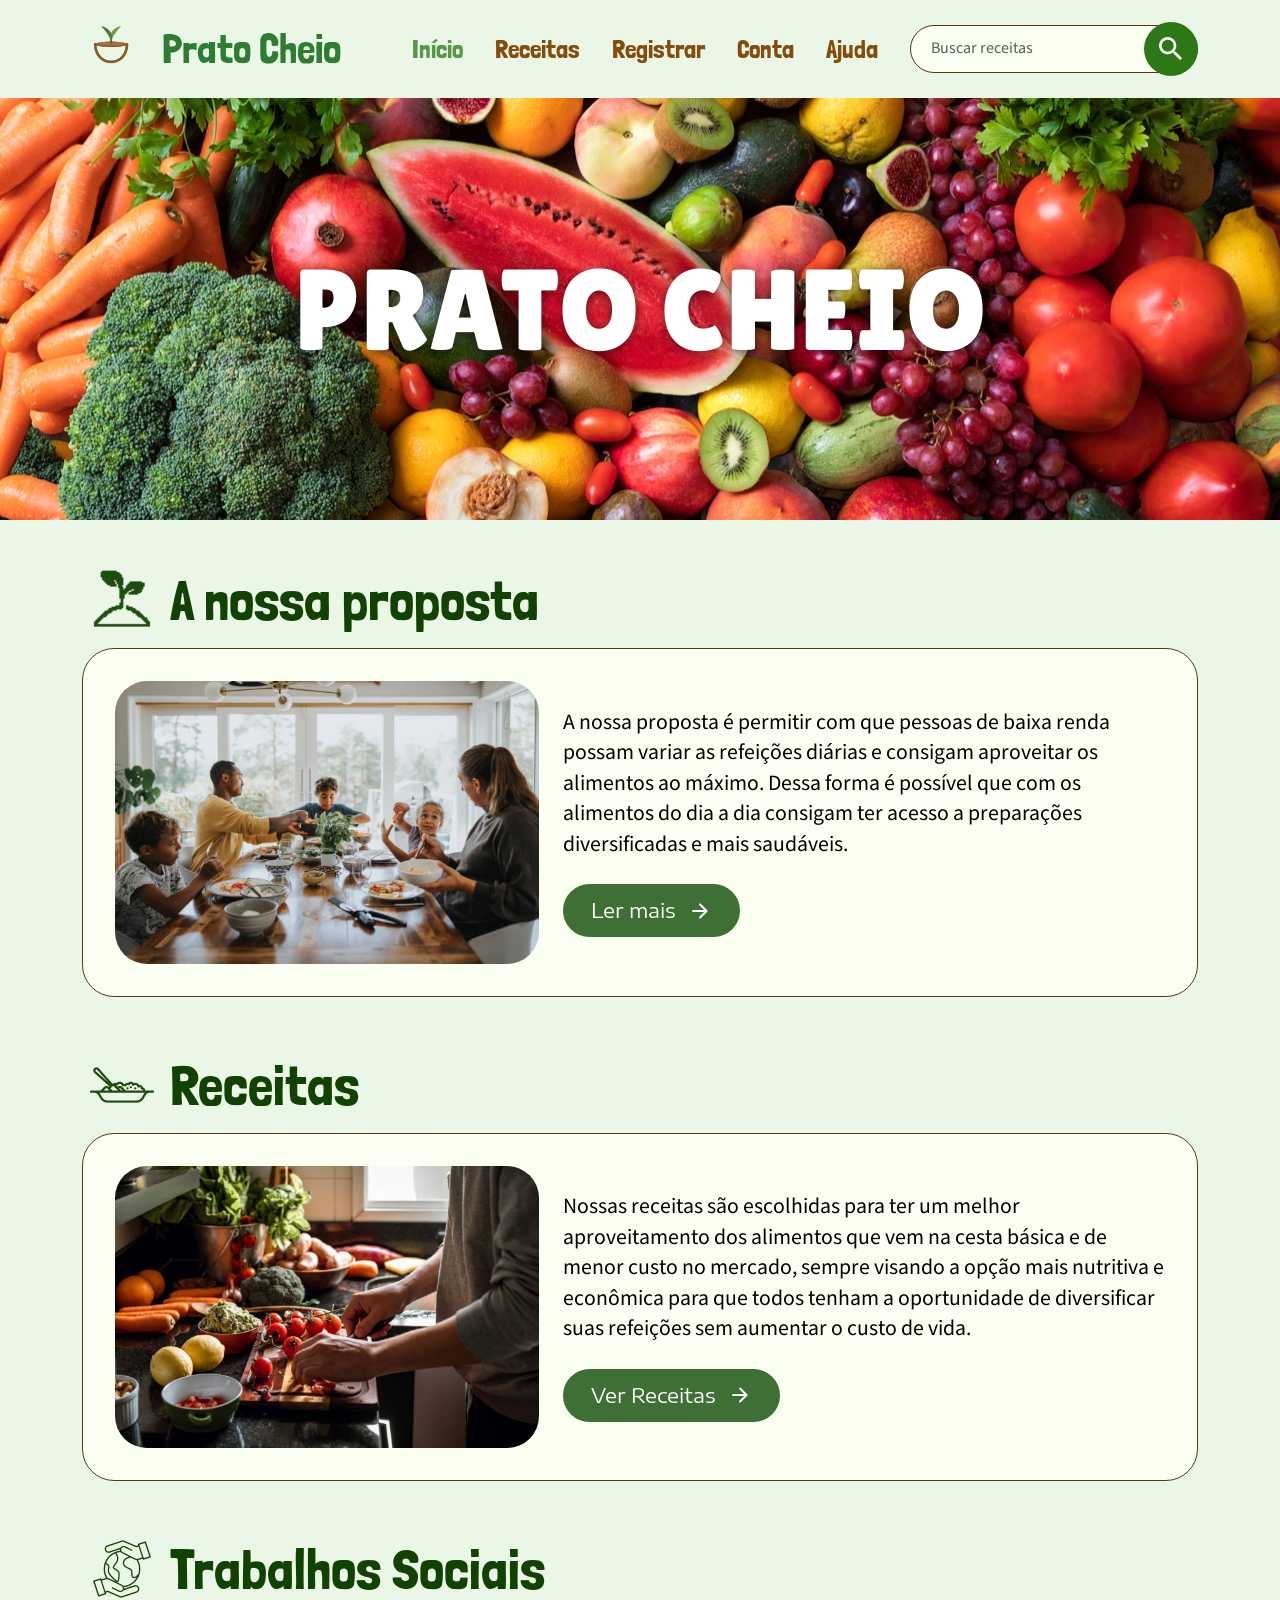
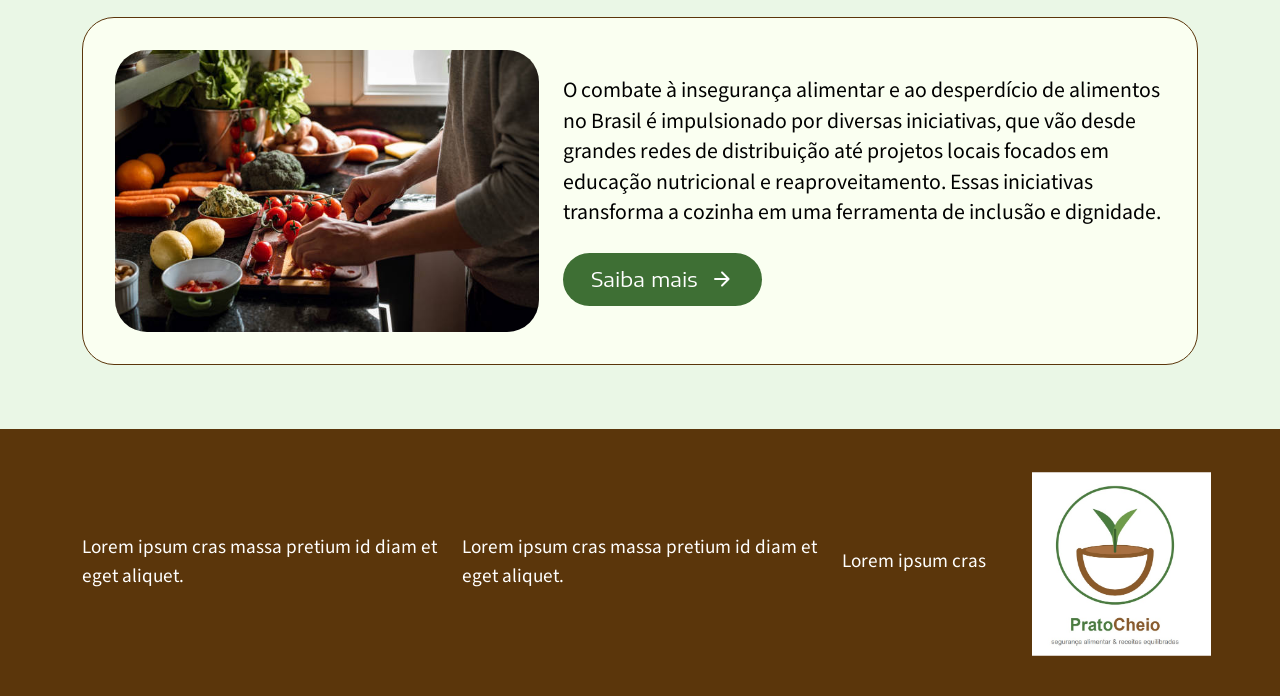
==== commit a7614c44: "Fix nav link class from 'nav.link' to 'nav-link'" ====
--- a/index.html
+++ b/index.html
@@ -45,7 +45,7 @@
 
             <!-- Receitas com submenu -->
             <li class="nav-item dropdown">
-              <a href="../tempo_preparo/tempo_de_preparo.html">Receitas</a>
+              <a class="nav-link" href="../tempo_preparo/tempo_de_preparo.html">Receitas</a>
             </li>
 
             <li class="nav-item"><a class="nav-link" href="registrar.html">Registrar</a></li>
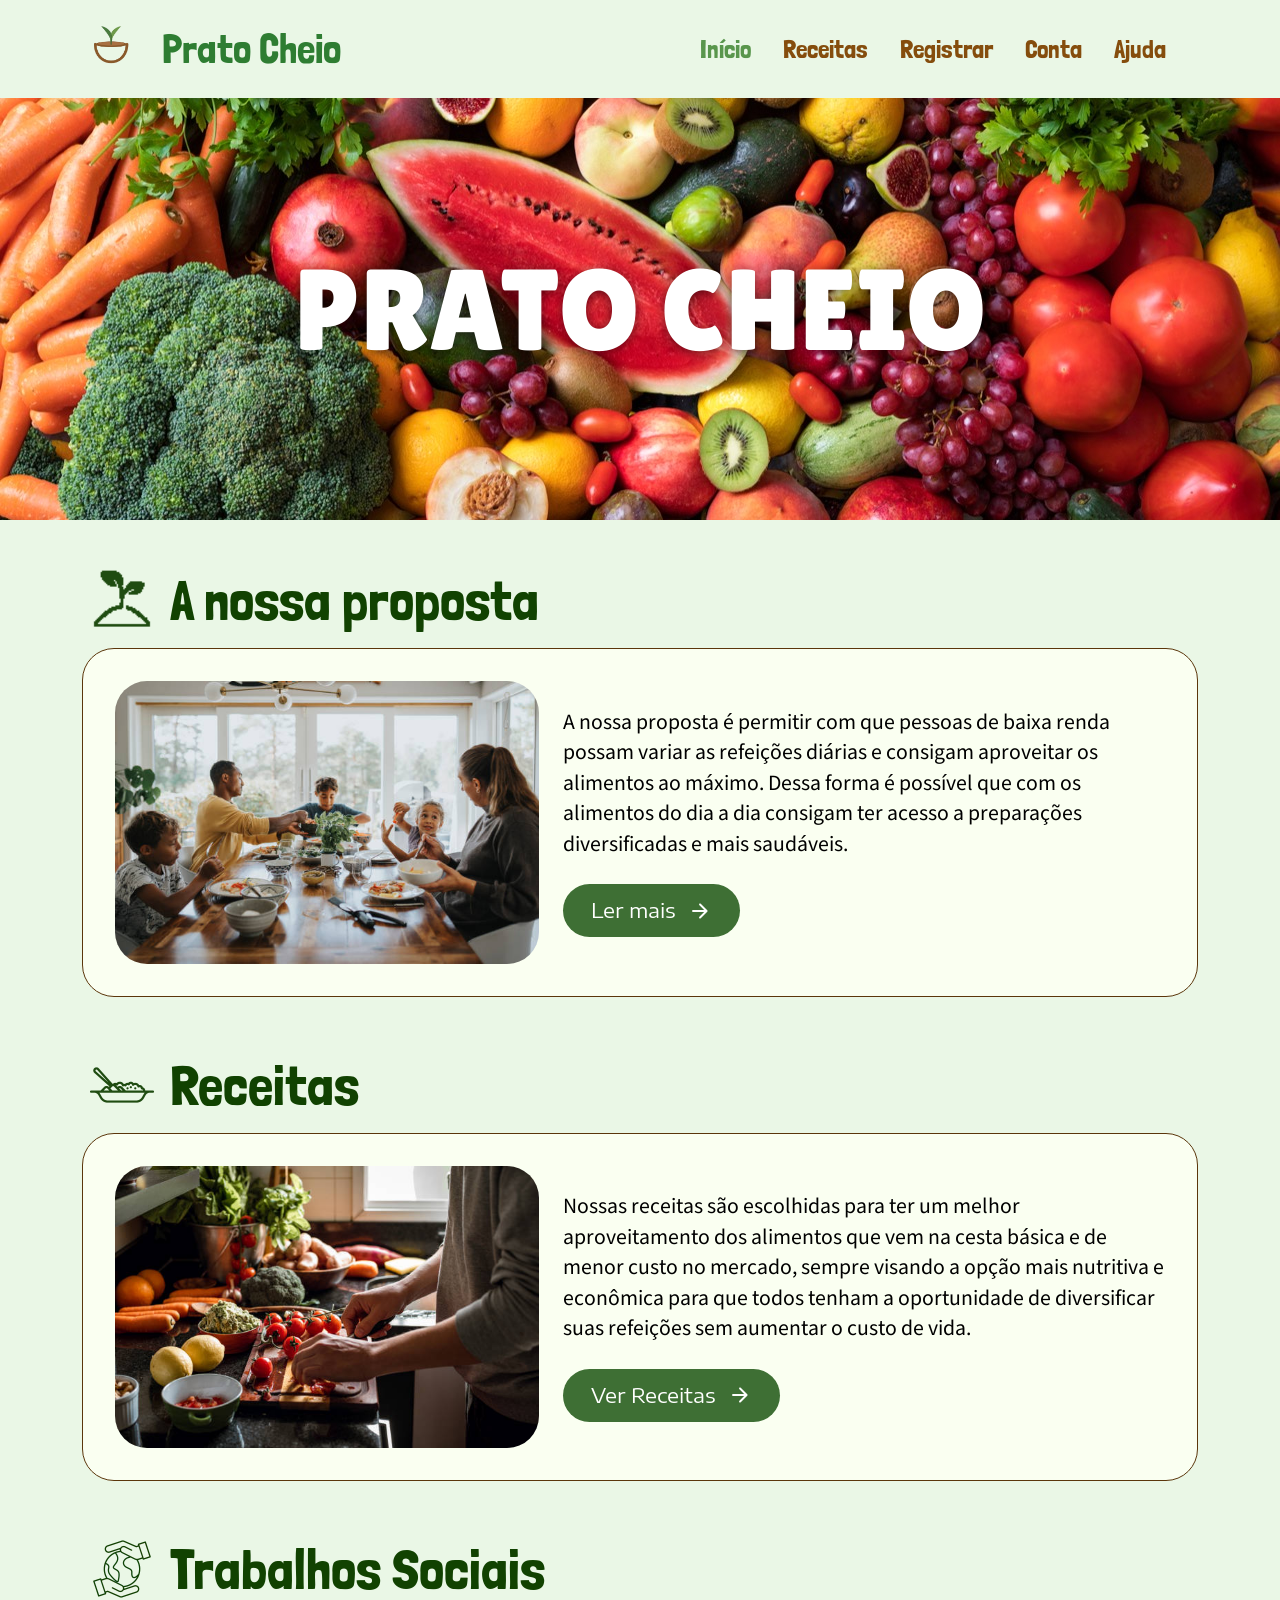
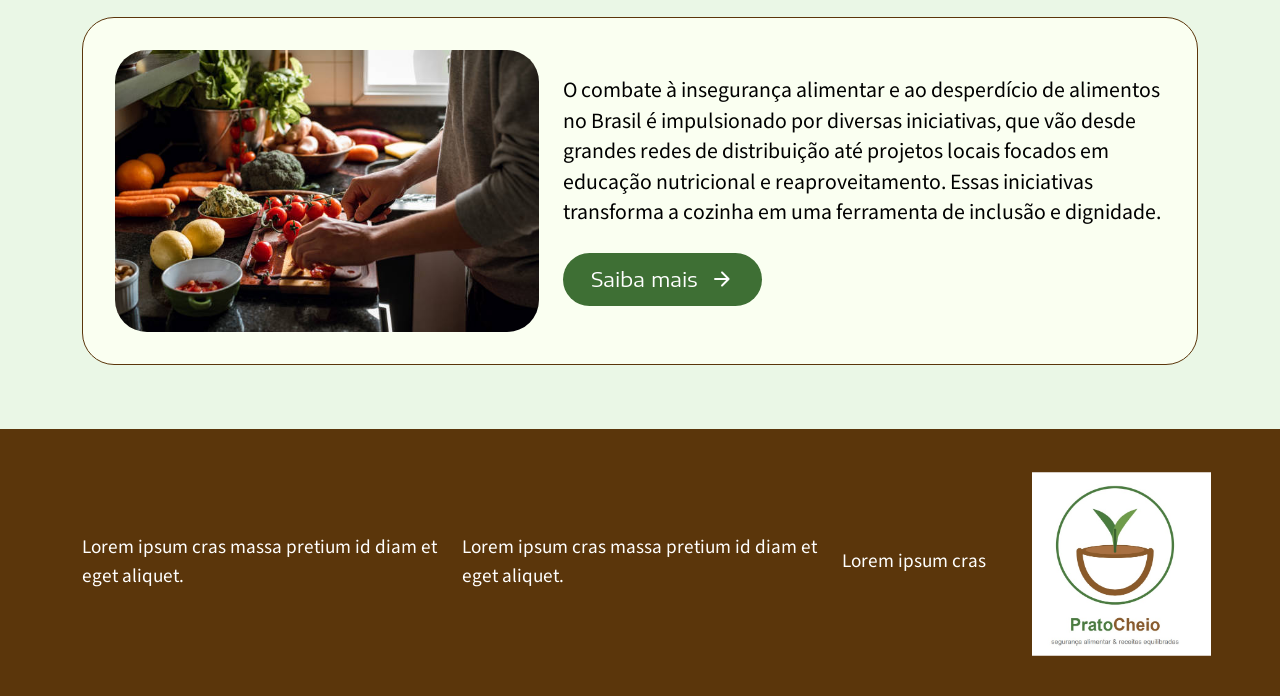
==== commit 66abf641: "Remove search form from index.html Removed search form from the navigation bar." ====
--- a/index.html
+++ b/index.html
@@ -52,15 +52,6 @@
             <li class="nav-item"><a class="nav-link" href="conta.html">Conta</a></li>
             <li class="nav-item"><a class="nav-link" href="ajuda.html">Ajuda</a></li>
           </ul>
-
-          <!-- Busca: envia o termo para a tela de receitas (receitas.html?busca=...) -->
-          <form class="pc-search" role="search" action="receitas.html" method="get">
-            <input class="form-control" type="search" name="busca"
-                   placeholder="Buscar receitas" aria-label="Buscar receitas">
-            <button class="pc-search-btn" type="submit" aria-label="Buscar">
-              <span class="material-icons-round" aria-hidden="true">search</span>
-            </button>
-          </form>
         </div>
 
       </div>
